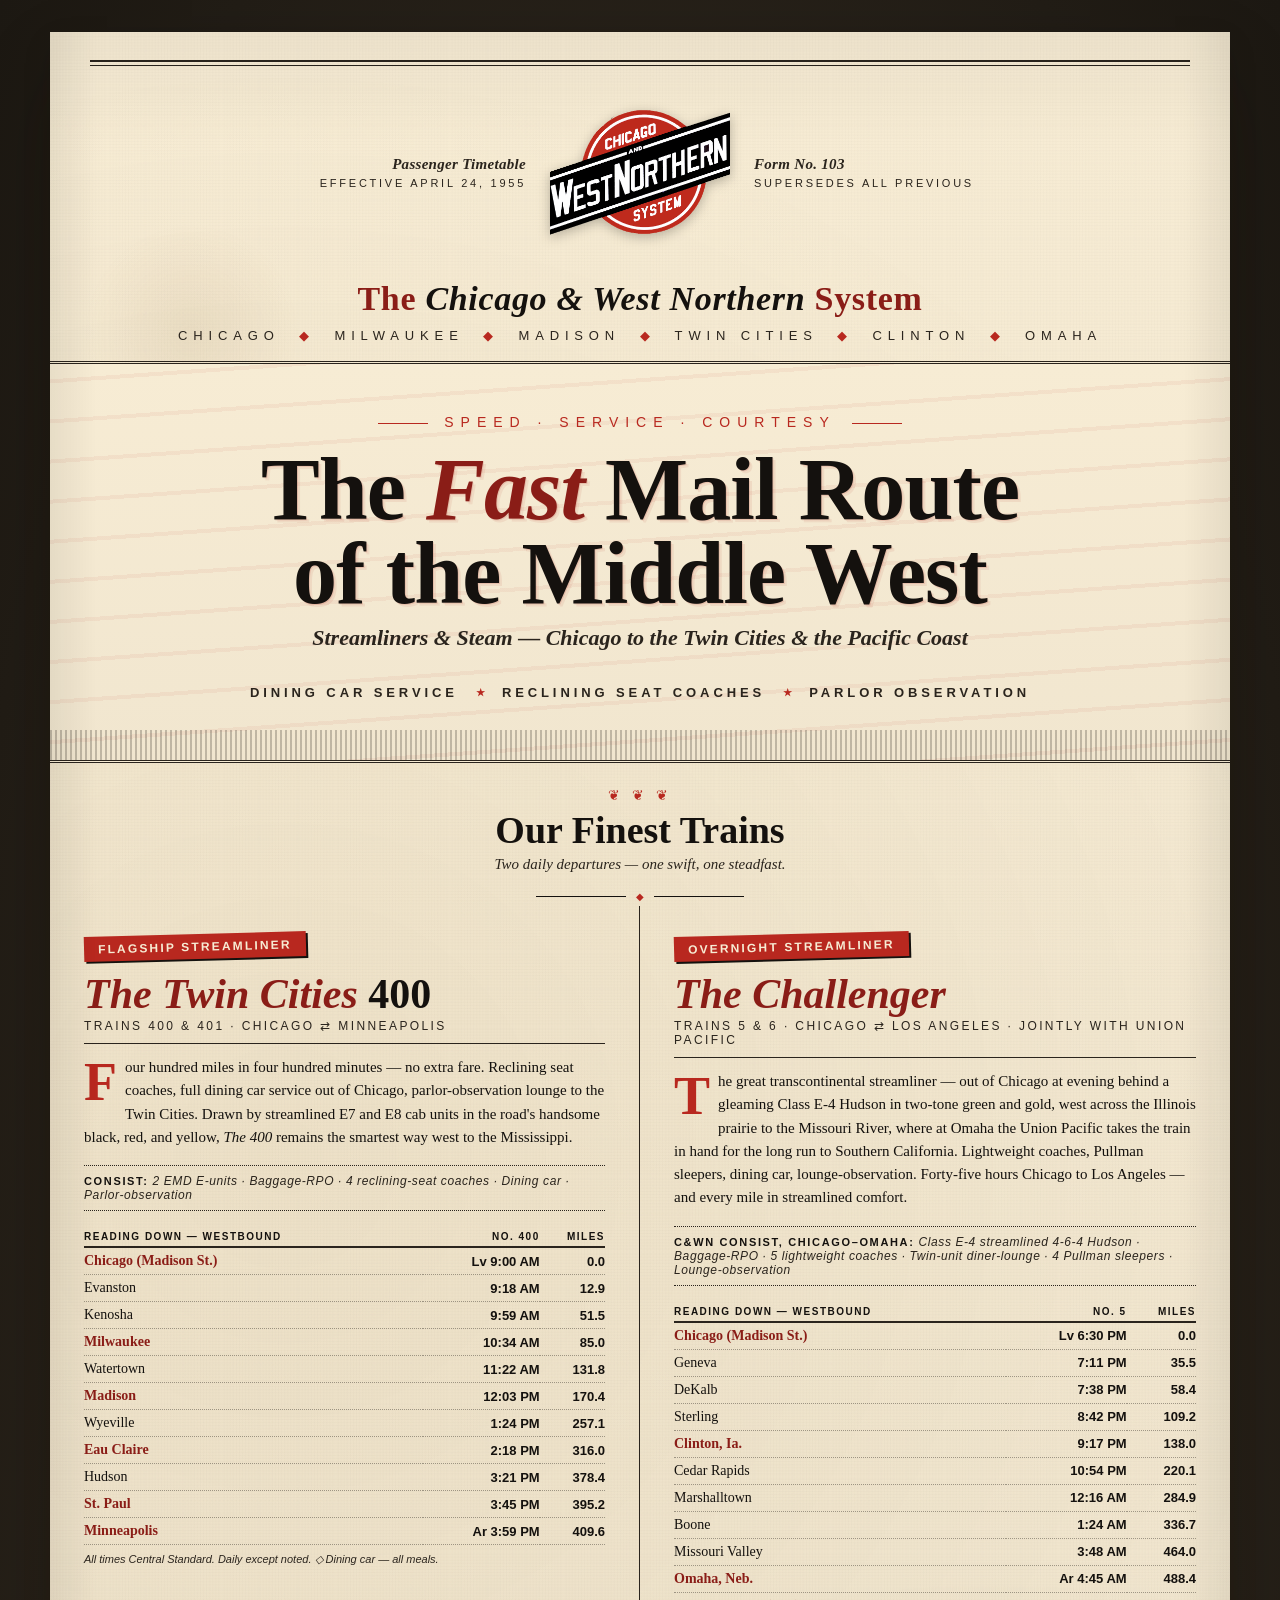
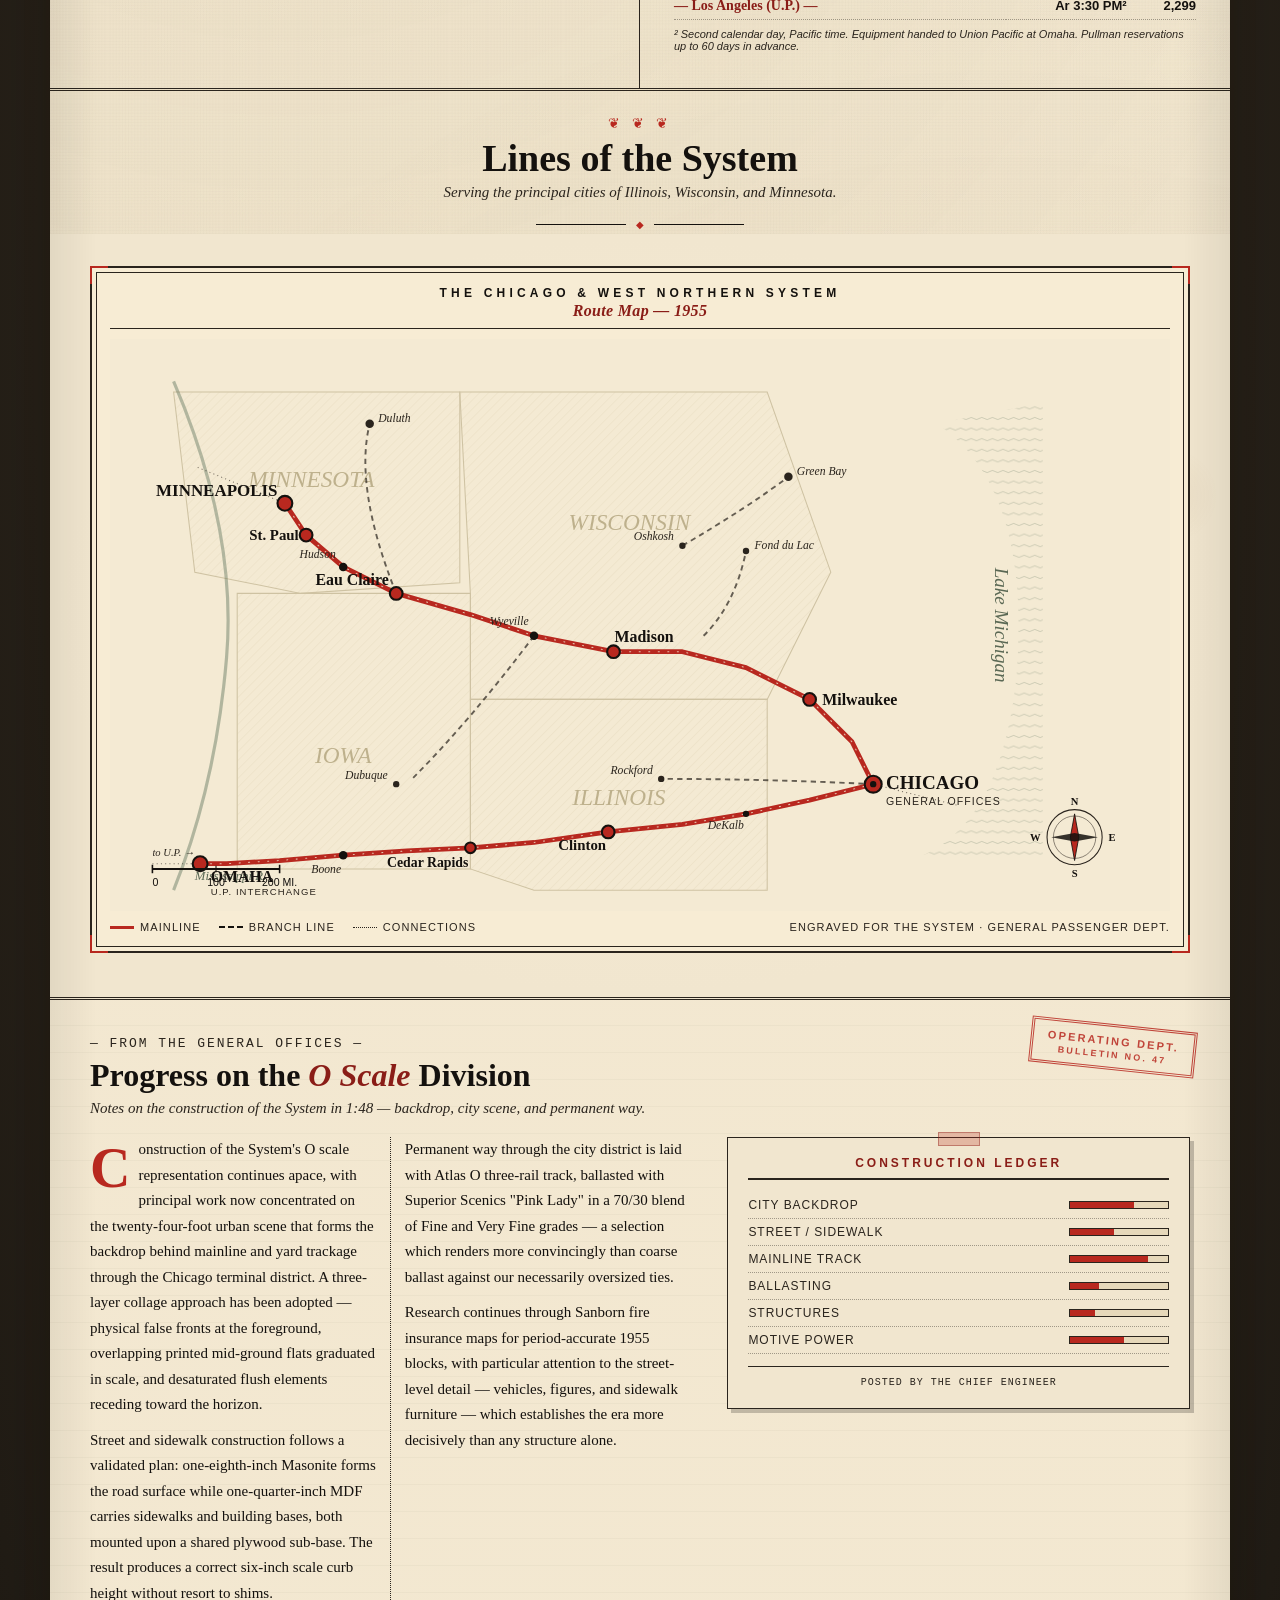
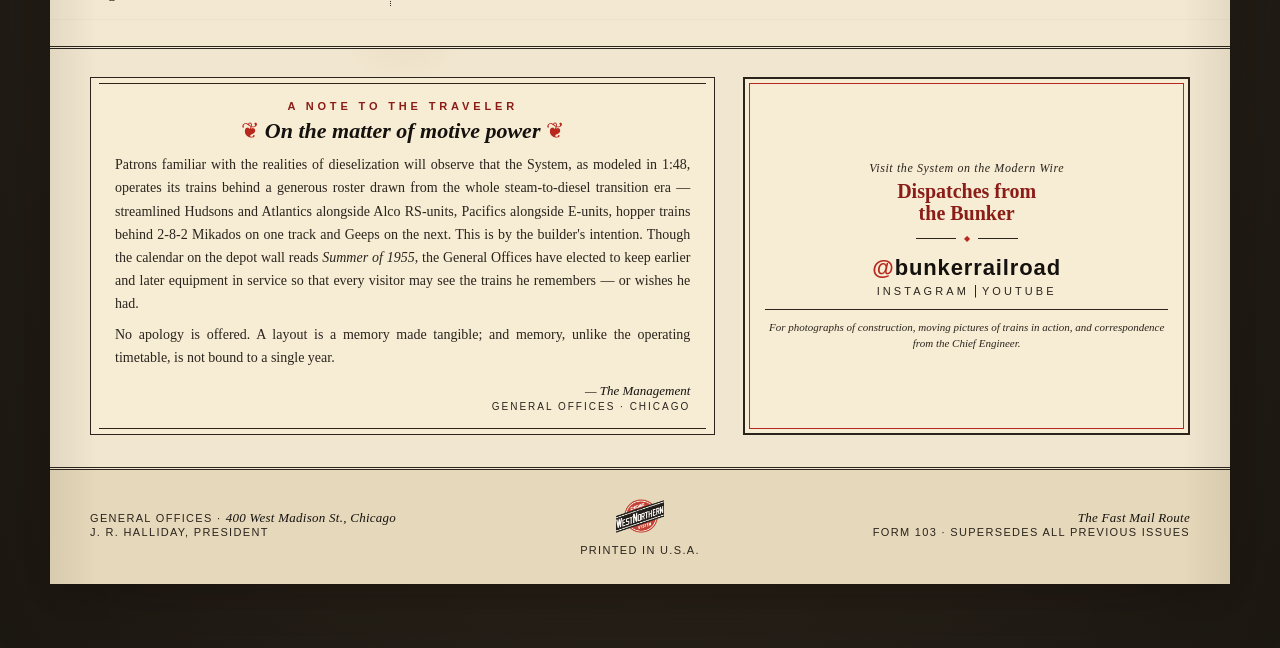
==== Index.html @ b85c46fd "Add files via upload" ====
<!DOCTYPE html>
<!-- saved from url=(0048)file:///C:/Users/raifo/Downloads/cwn_home_3.html -->
<html lang="en"><head><meta http-equiv="Content-Type" content="text/html; charset=UTF-8">

<meta name="viewport" content="width=device-width, initial-scale=1.0">
<title>Chicago &amp; West Northern System — Passenger Timetable, April 1955</title>
<!-- Favicons -->
<link rel="icon" type="image/png" sizes="16x16" href="file:///C:/favicon-16x16.png">
<link rel="icon" type="image/png" sizes="32x32" href="file:///C:/favicon-32x32.png">
<link rel="icon" type="image/png" sizes="48x48" href="file:///C:/favicon-48x48.png">
<link rel="icon" type="image/png" sizes="96x96" href="file:///C:/favicon-96x96.png">
<link rel="shortcut icon" href="file:///C:/favicon.ico">
<link rel="apple-touch-icon" sizes="180x180" href="file:///C:/apple-touch-icon.png">
<link rel="mask-icon" href="file:///C:/safari-pinned-tab.svg" color="#8a1d17">
<link rel="manifest" href="file:///C:/site.webmanifest">
<meta name="msapplication-config" content="/browserconfig.xml">
<meta name="msapplication-TileColor" content="#8a1d17">
<meta name="theme-color" content="#8a1d17">
<link rel="preconnect" href="https://fonts.googleapis.com/">
<link rel="preconnect" href="https://fonts.gstatic.com/" crossorigin="">
<link href="./Index_files/css2" rel="stylesheet">
<style>
:root{
  --ink:#14110e;
  --ink-soft:#2a241d;
  --paper:#f1e6cf;
  --paper-bright:#f7ecd4;
  --paper-deep:#e6d8ba;
  --rule:#2a241d;
  --cwn-red:#b8281f;
  --cwn-red-deep:#8a1d17;
  --aged-gold:#8a6a2a;
  --shadow:rgba(20,14,8,0.35);
}
*{box-sizing:border-box;margin:0;padding:0}
html,body{background:#2a241d;color:var(--ink);font-family:'Roboto Condensed',sans-serif;-webkit-font-smoothing:antialiased}

/* ---------- paper / brochure frame ---------- */
body{
  padding:32px 16px 64px;
  background:
    radial-gradient(ellipse at center,#3a3024 0%,#1c1812 100%);
  min-height:100vh;
}
.brochure{
  max-width:1180px;
  margin:0 auto;
  background:var(--paper);
  color:var(--ink);
  position:relative;
  box-shadow:
    0 2px 0 rgba(255,255,255,0.05) inset,
    0 30px 80px -20px var(--shadow),
    0 10px 30px -10px var(--shadow);
  /* paper grain */
  background-image:
    radial-gradient(circle at 20% 30%, rgba(138,106,42,0.06) 0%, transparent 40%),
    radial-gradient(circle at 80% 70%, rgba(138,106,42,0.05) 0%, transparent 40%),
    repeating-linear-gradient(90deg, rgba(42,36,29,0.015) 0 1px, transparent 1px 3px),
    repeating-linear-gradient(0deg, rgba(42,36,29,0.015) 0 1px, transparent 1px 3px),
    linear-gradient(180deg,var(--paper-bright) 0%,var(--paper) 40%,var(--paper-deep) 100%);
}
/* foxing / age spots */
.brochure::before{
  content:"";position:absolute;inset:0;pointer-events:none;
  background:
    radial-gradient(circle at 12% 8%, rgba(120,80,30,0.08) 0, transparent 3%),
    radial-gradient(circle at 88% 18%, rgba(120,80,30,0.06) 0, transparent 2%),
    radial-gradient(circle at 70% 92%, rgba(120,80,30,0.07) 0, transparent 3%),
    radial-gradient(circle at 30% 85%, rgba(120,80,30,0.05) 0, transparent 2%),
    radial-gradient(circle at 95% 55%, rgba(120,80,30,0.05) 0, transparent 2%);
  mix-blend-mode:multiply;
}
/* subtle corner shadow as if folded */
.brochure::after{
  content:"";position:absolute;inset:0;pointer-events:none;
  background:
    linear-gradient(90deg, rgba(0,0,0,0.06) 0, transparent 4%, transparent 96%, rgba(0,0,0,0.06) 100%),
    linear-gradient(180deg, rgba(0,0,0,0.04) 0, transparent 3%);
}

/* ---------- masthead ---------- */
.masthead{
  padding:28px 40px 18px;
  border-bottom:3px double var(--rule);
  text-align:center;
  position:relative;
}
.masthead .rule-top{
  height:6px;
  border-top:2px solid var(--rule);
  border-bottom:1px solid var(--rule);
  margin-bottom:16px;
}
.masthead-grid{
  display:grid;
  grid-template-columns:1fr auto 1fr;
  align-items:center;
  gap:24px;
}
.masthead .left,.masthead .right{
  font-family:'Playfair Display',serif;
  font-style:italic;
  font-weight:700;
  font-size:15px;
  color:var(--ink-soft);
  letter-spacing:0.02em;
}
.masthead .left{text-align:right}
.masthead .right{text-align:left}
.masthead .left small,.masthead .right small{
  display:block;
  font-family:'Roboto Condensed',sans-serif;
  font-style:normal;
  font-weight:400;
  font-size:11px;
  letter-spacing:0.25em;
  text-transform:uppercase;
  color:var(--ink-soft);
  margin-top:4px;
}
.herald{
  width:180px;height:180px;
  display:flex;align-items:center;justify-content:center;
  filter:drop-shadow(0 3px 6px rgba(0,0,0,0.25));
}
.herald img{width:100%;height:100%;object-fit:contain}

.masthead h1{
  font-family:'Playfair Display',serif;
  font-weight:900;
  font-size:clamp(22px,3.5vw,34px);
  letter-spacing:0.02em;
  margin-top:18px;
  color:var(--cwn-red-deep);
}
.masthead h1 em{font-style:italic;color:var(--ink)}
.masthead .subtitle{
  font-family:'Oswald',sans-serif;
  font-weight:500;
  font-size:13px;
  letter-spacing:0.45em;
  text-transform:uppercase;
  margin-top:10px;
  color:var(--ink-soft);
}
.masthead .subtitle .dot{color:var(--cwn-red);margin:0 10px}

/* ---------- hero speed panel ---------- */
.hero{
  position:relative;
  padding:50px 40px 60px;
  background:
    linear-gradient(180deg, var(--paper-bright) 0%, var(--paper) 100%);
  border-bottom:3px double var(--rule);
  overflow:hidden;
}
.hero::before{
  /* speed lines */
  content:"";position:absolute;inset:0;
  background-image:repeating-linear-gradient(
    -4deg,
    transparent 0 18px,
    rgba(184,40,31,0.06) 18px 22px,
    transparent 22px 40px
  );
  pointer-events:none;
}
.hero::after{
  /* engraved horizon */
  content:"";position:absolute;left:0;right:0;bottom:0;height:30px;
  background:repeating-linear-gradient(90deg,var(--rule) 0 2px,transparent 2px 5px);
  opacity:0.25;
}
.hero-inner{position:relative;z-index:2;text-align:center}
.hero .kicker{
  font-family:'Oswald',sans-serif;
  font-weight:500;
  font-size:14px;
  letter-spacing:0.5em;
  text-transform:uppercase;
  color:var(--cwn-red);
}
.hero .kicker::before,.hero .kicker::after{
  content:"";display:inline-block;width:50px;height:1px;background:var(--cwn-red);vertical-align:middle;margin:0 16px;
}
.hero h2{
  font-family:'Playfair Display',serif;
  font-weight:900;
  font-size:clamp(42px,8vw,88px);
  line-height:0.95;
  letter-spacing:-0.01em;
  margin:18px 0 10px;
  color:var(--ink);
  text-shadow:
    1px 1px 0 rgba(184,40,31,0.15),
    3px 3px 0 rgba(184,40,31,0.08);
}
.hero h2 .accent{color:var(--cwn-red-deep);font-style:italic}
.hero .tagline{
  font-family:'Playfair Display',serif;
  font-style:italic;
  font-size:clamp(16px,2vw,22px);
  font-weight:700;
  margin-top:8px;
  color:var(--ink-soft);
}
.hero .lockup{
  display:flex;justify-content:center;gap:36px;
  margin-top:34px;
  font-family:'Oswald',sans-serif;
  font-weight:600;
  font-size:13px;
  letter-spacing:0.3em;
  text-transform:uppercase;
  color:var(--ink-soft);
}
.hero .lockup span{position:relative;padding:0 4px}
.hero .lockup span+span::before{
  content:"★";color:var(--cwn-red);position:absolute;left:-22px;top:2px;font-size:10px;
}

/* ---------- section headings ---------- */
.section-head{
  text-align:center;
  padding:24px 40px 0;
}
.section-head .ornament{
  font-family:'Playfair Display',serif;
  color:var(--cwn-red);
  font-size:14px;
  letter-spacing:0.3em;
}
.section-head h3{
  font-family:'Playfair Display',serif;
  font-weight:900;
  font-size:clamp(26px,3.4vw,38px);
  margin:4px 0 4px;
  color:var(--ink);
}
.section-head .dek{
  font-family:'Playfair Display',serif;
  font-style:italic;
  font-size:15px;
  color:var(--ink-soft);
  margin-bottom:18px;
}
.section-head .rule{
  display:flex;align-items:center;justify-content:center;gap:10px;
  margin-bottom:4px;
}
.section-head .rule .line{height:1px;background:var(--ink);width:90px}
.section-head .rule .diamond{color:var(--cwn-red);font-size:10px}

/* ---------- named trains grid ---------- */
.trains{
  display:grid;grid-template-columns:1fr 1fr;gap:0;
  border-bottom:3px double var(--rule);
}
.train{
  padding:28px 34px 36px;
  position:relative;
}
.train.left{border-right:1px solid var(--rule)}
.train .plate{
  display:inline-block;
  background:var(--cwn-red);
  color:var(--paper-bright);
  font-family:'Oswald',sans-serif;
  font-weight:700;
  padding:6px 14px 5px;
  letter-spacing:0.18em;
  text-transform:uppercase;
  font-size:12px;
  transform:rotate(-1.5deg);
  box-shadow:2px 2px 0 var(--ink);
  margin-bottom:14px;
}
.train h4{
  font-family:'Playfair Display',serif;
  font-weight:900;
  font-style:italic;
  font-size:42px;
  line-height:1;
  color:var(--cwn-red-deep);
  margin-bottom:4px;
}
.train h4 .num{font-style:normal;color:var(--ink)}
.train .route{
  font-family:'Oswald',sans-serif;
  font-weight:500;
  letter-spacing:0.2em;
  text-transform:uppercase;
  font-size:12px;
  color:var(--ink-soft);
  margin-bottom:12px;
  padding-bottom:10px;
  border-bottom:1px solid var(--rule);
}
.train .pitch{
  font-family:'Playfair Display',serif;
  font-size:15px;
  line-height:1.55;
  margin-bottom:16px;
}
.train .pitch .drop{
  float:left;
  font-family:'Playfair Display',serif;
  font-weight:900;
  font-size:54px;
  line-height:0.85;
  padding:4px 8px 0 0;
  color:var(--cwn-red);
}
.train .consist{
  font-family:'Roboto Condensed',sans-serif;
  font-size:12px;
  letter-spacing:0.05em;
  color:var(--ink-soft);
  font-style:italic;
  border-top:1px dotted var(--rule);
  border-bottom:1px dotted var(--rule);
  padding:8px 0;
  margin-bottom:16px;
}
.train .consist b{font-family:'Oswald',sans-serif;font-style:normal;letter-spacing:0.15em;text-transform:uppercase;font-size:11px;color:var(--ink)}

/* mini timetable */
.tt{
  width:100%;
  border-collapse:collapse;
  font-family:'Roboto Condensed',sans-serif;
  font-size:13px;
}
.tt thead th{
  font-family:'Oswald',sans-serif;
  font-weight:600;
  letter-spacing:0.15em;
  text-transform:uppercase;
  font-size:10px;
  padding:4px 0;
  border-bottom:2px solid var(--rule);
  text-align:left;
  color:var(--ink);
}
.tt thead th.num{text-align:right}
.tt tbody td{
  padding:5px 0;
  border-bottom:1px dotted rgba(42,36,29,0.4);
  font-variant-numeric:tabular-nums;
}
.tt tbody td.num{text-align:right;font-weight:700}
.tt tbody td.city{font-family:'Playfair Display',serif;font-size:14px}
.tt tbody tr.major td{font-weight:700}
.tt tbody tr.major td.city{color:var(--cwn-red-deep)}
.tt tfoot td{
  padding-top:8px;
  font-size:11px;
  font-style:italic;
  color:var(--ink-soft);
}

/* ---------- map panel ---------- */
.map-section{
  padding:32px 40px 44px;
  border-bottom:3px double var(--rule);
  background:
    radial-gradient(ellipse at center, var(--paper-bright) 0%, var(--paper) 70%);
}
.map-frame{
  border:2px solid var(--rule);
  padding:18px;
  position:relative;
  background:var(--paper-bright);
  box-shadow:inset 0 0 0 4px var(--paper-bright),inset 0 0 0 5px var(--rule);
}
.map-frame .corner{
  position:absolute;width:18px;height:18px;border:2px solid var(--cwn-red);
}
.map-frame .corner.tl{top:-2px;left:-2px;border-right:none;border-bottom:none}
.map-frame .corner.tr{top:-2px;right:-2px;border-left:none;border-bottom:none}
.map-frame .corner.bl{bottom:-2px;left:-2px;border-right:none;border-top:none}
.map-frame .corner.br{bottom:-2px;right:-2px;border-left:none;border-top:none}
.map-cap{
  font-family:'Oswald',sans-serif;
  font-weight:700;
  letter-spacing:0.35em;
  text-transform:uppercase;
  text-align:center;
  font-size:12px;
  color:var(--ink);
  margin-bottom:10px;
  padding-bottom:8px;
  border-bottom:1px solid var(--rule);
}
.map-cap em{font-family:'Playfair Display',serif;font-weight:700;font-style:italic;letter-spacing:0.02em;text-transform:none;color:var(--cwn-red-deep);font-size:16px;display:block;margin-top:2px}
svg.sysmap{display:block;width:100%;height:auto;background:#f4ead3}
.legend{
  display:flex;justify-content:space-between;align-items:center;
  margin-top:10px;
  font-family:'Roboto Condensed',sans-serif;
  font-size:11px;
  letter-spacing:0.1em;
  text-transform:uppercase;
  color:var(--ink-soft);
}
.legend .swatches{display:flex;gap:18px}
.legend .sw{display:flex;align-items:center;gap:6px}
.legend .sw i{display:inline-block;width:24px;height:0}
.legend .sw i.mainline{border-top:3px solid var(--cwn-red)}
.legend .sw i.branch{border-top:2px dashed var(--ink)}
.legend .sw i.connect{border-top:1px dotted var(--ink-soft)}

/* ---------- from the general offices (modeling) ---------- */
.bulletin{
  padding:36px 40px 40px;
  background:
    repeating-linear-gradient(0deg, rgba(42,36,29,0.02) 0 26px, rgba(42,36,29,0.05) 26px 27px),
    var(--paper-bright);
  border-bottom:3px double var(--rule);
  position:relative;
}
.bulletin .stamp{
  position:absolute;top:24px;right:34px;
  border:3px double var(--cwn-red);
  color:var(--cwn-red);
  padding:8px 14px 6px;
  font-family:'Oswald',sans-serif;
  font-weight:700;
  letter-spacing:0.2em;
  text-transform:uppercase;
  font-size:11px;
  transform:rotate(6deg);
  opacity:0.85;
  text-align:center;
  line-height:1.2;
}
.bulletin .stamp small{display:block;font-size:9px;letter-spacing:0.25em;margin-top:2px}
.bulletin-head{
  font-family:'Special Elite',monospace;
  letter-spacing:0.15em;
  text-transform:uppercase;
  font-size:13px;
  color:var(--ink-soft);
  margin-bottom:6px;
}
.bulletin h3{
  font-family:'Playfair Display',serif;
  font-weight:900;
  font-size:32px;
  color:var(--ink);
  margin-bottom:6px;
  max-width:760px;
}
.bulletin h3 em{color:var(--cwn-red-deep)}
.bulletin .bulletin-dek{
  font-family:'Playfair Display',serif;
  font-style:italic;
  font-size:15px;
  color:var(--ink-soft);
  margin-bottom:20px;
  max-width:760px;
}
.bulletin-grid{
  display:grid;grid-template-columns:1.3fr 1fr;gap:36px;
  align-items:start;
}
.bulletin-body{
  font-family:'Playfair Display',serif;
  font-size:15px;
  line-height:1.7;
  columns:2;
  column-gap:28px;
  column-rule:1px dotted var(--rule);
}
.bulletin-body p{margin-bottom:10px;break-inside:avoid}
.bulletin-body p:first-child::first-letter{
  font-family:'Playfair Display',serif;
  font-weight:900;
  font-size:56px;
  line-height:0.9;
  float:left;
  padding:6px 8px 0 0;
  color:var(--cwn-red);
}
.progress-card{
  border:1px solid var(--rule);
  background:var(--paper);
  padding:18px 20px 20px;
  font-family:'Roboto Condensed',sans-serif;
  position:relative;
  box-shadow:4px 4px 0 rgba(42,36,29,0.25);
}
.progress-card::before{
  content:"";position:absolute;top:-6px;left:50%;transform:translateX(-50%);
  width:40px;height:12px;
  background:rgba(184,40,31,0.25);
  border:1px solid rgba(138,29,23,0.4);
  /* tape */
}
.progress-card h5{
  font-family:'Oswald',sans-serif;
  font-weight:700;
  letter-spacing:0.25em;
  text-transform:uppercase;
  font-size:12px;
  text-align:center;
  padding-bottom:8px;
  margin-bottom:12px;
  border-bottom:2px solid var(--rule);
  color:var(--cwn-red-deep);
}
.progress-card .row{
  display:grid;grid-template-columns:1fr auto;gap:10px;
  font-size:12px;
  padding:6px 0;
  border-bottom:1px dotted rgba(42,36,29,0.4);
  align-items:center;
}
.progress-card .row:last-child{border-bottom:none}
.progress-card .row .label{text-transform:uppercase;letter-spacing:0.08em;color:var(--ink-soft)}
.progress-card .row .bar{
  width:100px;height:8px;background:var(--paper-deep);border:1px solid var(--rule);position:relative;
}
.progress-card .row .bar span{
  position:absolute;top:0;left:0;bottom:0;background:var(--cwn-red);
}
.progress-card .row .pct{font-weight:700;font-family:'Oswald',sans-serif}
.progress-card .footer-note{
  margin-top:12px;padding-top:10px;border-top:1px solid var(--rule);
  font-family:'Special Elite',monospace;
  font-size:10px;letter-spacing:0.1em;text-transform:uppercase;
  color:var(--ink-soft);text-align:center;
}

/* ---------- colophon ---------- */

/* ---------- notice panel (era-blending disclosure + social) ---------- */
.notice{
  padding:28px 40px 32px;
  background:var(--paper);
  border-bottom:3px double var(--rule);
  display:grid;
  grid-template-columns:1.4fr 1fr;
  gap:28px;
  align-items:stretch;
}
.notice-body{
  border:1px solid var(--rule);
  padding:22px 24px;
  background:var(--paper-bright);
  position:relative;
}
.notice-body::before,.notice-body::after{
  content:"";position:absolute;left:8px;right:8px;height:1px;background:var(--rule);
}
.notice-body::before{top:5px}
.notice-body::after{bottom:5px}
.notice-kicker{
  font-family:'Oswald',sans-serif;
  font-weight:700;
  letter-spacing:0.35em;
  text-transform:uppercase;
  font-size:11px;
  color:var(--cwn-red-deep);
  text-align:center;
  margin-bottom:6px;
}
.notice-head{
  font-family:'Playfair Display',serif;
  font-weight:900;
  font-style:italic;
  font-size:22px;
  text-align:center;
  color:var(--ink);
  margin-bottom:10px;
  line-height:1.15;
}
.notice-head::before,.notice-head::after{content:" ❦ ";color:var(--cwn-red);font-style:normal;font-weight:400}
.notice-text{
  font-family:'Playfair Display',serif;
  font-size:14px;
  line-height:1.65;
  text-align:justify;
  color:var(--ink-soft);
}
.notice-text p+p{margin-top:8px}
.notice-sign{
  margin-top:14px;
  text-align:right;
  font-family:'Playfair Display',serif;
  font-style:italic;
  font-size:13px;
  color:var(--ink);
}
.notice-sign small{
  display:block;
  font-family:'Roboto Condensed',sans-serif;
  font-style:normal;
  font-size:10px;
  letter-spacing:0.2em;
  text-transform:uppercase;
  color:var(--ink-soft);
  margin-top:2px;
}

/* Social imprint styled like a publisher's card */
.imprint{
  border:2px solid var(--rule);
  background:var(--paper-bright);
  padding:22px 20px;
  text-align:center;
  position:relative;
  display:flex;
  flex-direction:column;
  justify-content:center;
  box-shadow:inset 0 0 0 4px var(--paper-bright),inset 0 0 0 5px var(--cwn-red);
}
.imprint .imprint-top{
  font-family:'Playfair Display',serif;
  font-style:italic;
  font-size:12px;
  color:var(--ink-soft);
  letter-spacing:0.05em;
  margin-bottom:4px;
}
.imprint .imprint-title{
  font-family:'Playfair Display',serif;
  font-weight:900;
  font-size:20px;
  color:var(--cwn-red-deep);
  line-height:1.1;
  margin-bottom:10px;
}
.imprint .imprint-rule{
  display:flex;align-items:center;justify-content:center;gap:8px;margin-bottom:12px;
}
.imprint .imprint-rule .l{height:1px;background:var(--rule);width:40px}
.imprint .imprint-rule .d{color:var(--cwn-red);font-size:8px}
.imprint .handle{
  font-family:'Oswald',sans-serif;
  font-weight:700;
  font-size:22px;
  letter-spacing:0.04em;
  color:var(--ink);
  margin-bottom:4px;
}
.imprint .handle .at{color:var(--cwn-red)}
.imprint .channels{
  font-family:'Roboto Condensed',sans-serif;
  font-size:11px;
  letter-spacing:0.28em;
  text-transform:uppercase;
  color:var(--ink-soft);
}
.imprint .channels a{
  padding:0 6px;
  color:var(--ink-soft);
  text-decoration:none;
  border-bottom:1px solid transparent;
  transition:color 180ms ease, border-color 180ms ease;
}
.imprint .channels a:hover,
.imprint .channels a:focus{
  color:var(--cwn-red-deep);
  border-bottom:2px solid var(--cwn-red);
  outline:none;
}
.imprint .channels a+a{border-left:1px solid var(--rule)}
.imprint .imprint-foot{
  margin-top:12px;
  padding-top:10px;
  border-top:1px solid var(--rule);
  font-family:'Playfair Display',serif;
  font-style:italic;
  font-size:11px;
  color:var(--ink-soft);
  line-height:1.4;
}

/* ---------- colophon ---------- */
.colophon{
  padding:22px 40px 28px;
  display:grid;grid-template-columns:1fr auto 1fr;gap:20px;
  align-items:center;
  font-family:'Roboto Condensed',sans-serif;
  font-size:11px;
  letter-spacing:0.12em;
  text-transform:uppercase;
  color:var(--ink-soft);
  background:var(--paper-deep);
}
.colophon .l{text-align:left}
.colophon .c{text-align:center}
.colophon .r{text-align:right}
.colophon .c .mini{
  width:48px;height:48px;margin:0 auto 4px;
}
.colophon .c .mini img{width:100%;height:100%;object-fit:contain;opacity:0.85}
.colophon em{font-family:'Playfair Display',serif;font-style:italic;text-transform:none;letter-spacing:0.02em;font-size:13px;color:var(--ink)}

/* ---------- small ---------- */
@media (max-width:820px){
  .masthead-grid{grid-template-columns:1fr;gap:10px}
  .masthead .left,.masthead .right{text-align:center}
  .herald{margin:0 auto}
  .trains{grid-template-columns:1fr}
  .train.left{border-right:none;border-bottom:1px solid var(--rule)}
  .bulletin-grid{grid-template-columns:1fr}
  .bulletin-body{columns:1}
  .colophon{grid-template-columns:1fr;text-align:center}
  .colophon .l,.colophon .r{text-align:center}
  .notice{grid-template-columns:1fr}
}

/* tiny entrance */
.brochure{animation:rise 700ms ease-out}
@keyframes rise{from{opacity:0;transform:translateY(14px)}to{opacity:1;transform:none}}
</style>
</head>
<body>
<main class="brochure" role="main">

  <!-- ===== MASTHEAD ===== -->
  <header class="masthead">
    <div class="rule-top"></div>
    <div class="masthead-grid">
      <div class="left">
        Passenger Timetable
        <small>Effective April 24, 1955</small>
      </div>
      <div class="herald" aria-label="Chicago &amp; West Northern System herald">
        <img src="[data-uri]" alt="Chicago &amp; West Northern System herald">
      </div>
      <div class="right">
        Form No. 103
        <small>Supersedes all previous</small>
      </div>
    </div>
    <h1>The <em>Chicago &amp; West Northern</em> System</h1>
    <div class="subtitle">Chicago <span class="dot">◆</span> Milwaukee <span class="dot">◆</span> Madison <span class="dot">◆</span> Twin Cities <span class="dot">◆</span> Clinton <span class="dot">◆</span> Omaha</div>
  </header>

  <!-- ===== HERO ===== -->
  <section class="hero">
    <div class="hero-inner">
      <div class="kicker">Speed · Service · Courtesy</div>
      <h2>The <span class="accent">Fast</span> Mail Route<br>of the Middle West</h2>
      <div class="tagline">Streamliners &amp; Steam — Chicago to the Twin Cities &amp; the Pacific Coast</div>
      <div class="lockup">
        <span>Dining Car Service</span>
        <span>Reclining Seat Coaches</span>
        <span>Parlor Observation</span>
      </div>
    </div>
  </section>

  <!-- ===== NAMED TRAINS ===== -->
  <div class="section-head">
    <div class="ornament">❦ ❦ ❦</div>
    <h3>Our Finest Trains</h3>
    <p class="dek">Two daily departures — one swift, one steadfast.</p>
    <div class="rule"><span class="line"></span><span class="diamond">◆</span><span class="line"></span></div>
  </div>

  <section class="trains">

    <!-- THE 400 -->
    <article class="train left">
      <span class="plate">Flagship Streamliner</span>
      <h4>The <em>Twin Cities</em> <span class="num">400</span></h4>
      <div class="route">Trains 400 &amp; 401 · Chicago ⇄ Minneapolis</div>
      <p class="pitch"><span class="drop">F</span>our hundred miles in four hundred minutes — no extra fare. Reclining seat coaches, full dining car service out of Chicago, parlor-observation lounge to the Twin Cities. Drawn by streamlined E7 and E8 cab units in the road's handsome black, red, and yellow, <em>The 400</em> remains the smartest way west to the Mississippi.</p>
      <div class="consist"><b>Consist:</b> 2 EMD E-units · Baggage-RPO · 4 reclining-seat coaches · Dining car · Parlor-observation</div>

      <table class="tt">
        <thead>
          <tr><th>Reading down — Westbound</th><th class="num">No. 400</th><th class="num">Miles</th></tr>
        </thead>
        <tbody>
          <tr class="major"><td class="city">Chicago (Madison St.)</td><td class="num">Lv 9:00 AM</td><td class="num">0.0</td></tr>
          <tr><td class="city">Evanston</td><td class="num">9:18 AM</td><td class="num">12.9</td></tr>
          <tr><td class="city">Kenosha</td><td class="num">9:59 AM</td><td class="num">51.5</td></tr>
          <tr class="major"><td class="city">Milwaukee</td><td class="num">10:34 AM</td><td class="num">85.0</td></tr>
          <tr><td class="city">Watertown</td><td class="num">11:22 AM</td><td class="num">131.8</td></tr>
          <tr class="major"><td class="city">Madison</td><td class="num">12:03 PM</td><td class="num">170.4</td></tr>
          <tr><td class="city">Wyeville</td><td class="num">1:24 PM</td><td class="num">257.1</td></tr>
          <tr class="major"><td class="city">Eau Claire</td><td class="num">2:18 PM</td><td class="num">316.0</td></tr>
          <tr><td class="city">Hudson</td><td class="num">3:21 PM</td><td class="num">378.4</td></tr>
          <tr class="major"><td class="city">St. Paul</td><td class="num">3:45 PM</td><td class="num">395.2</td></tr>
          <tr class="major"><td class="city">Minneapolis</td><td class="num">Ar 3:59 PM</td><td class="num">409.6</td></tr>
        </tbody>
        <tfoot><tr><td colspan="3">All times Central Standard. Daily except noted. ◇ Dining car — all meals.</td></tr></tfoot>
      </table>
    </article>

    <!-- THE CHALLENGER -->
    <article class="train">
      <span class="plate">Overnight Streamliner</span>
      <h4>The <em>Challenger</em></h4>
      <div class="route">Trains 5 &amp; 6 · Chicago ⇄ Los Angeles · Jointly with Union Pacific</div>
      <p class="pitch"><span class="drop">T</span>he great transcontinental streamliner — out of Chicago at evening behind a gleaming Class E-4 Hudson in two-tone green and gold, west across the Illinois prairie to the Missouri River, where at Omaha the Union Pacific takes the train in hand for the long run to Southern California. Lightweight coaches, Pullman sleepers, dining car, lounge-observation. Forty-five hours Chicago to Los Angeles — and every mile in streamlined comfort.</p>
      <div class="consist"><b>C&amp;WN Consist, Chicago–Omaha:</b> Class E-4 streamlined 4-6-4 Hudson · Baggage-RPO · 5 lightweight coaches · Twin-unit diner-lounge · 4 Pullman sleepers · Lounge-observation</div>

      <table class="tt">
        <thead>
          <tr><th>Reading down — Westbound</th><th class="num">No. 5</th><th class="num">Miles</th></tr>
        </thead>
        <tbody>
          <tr class="major"><td class="city">Chicago (Madison St.)</td><td class="num">Lv 6:30 PM</td><td class="num">0.0</td></tr>
          <tr><td class="city">Geneva</td><td class="num">7:11 PM</td><td class="num">35.5</td></tr>
          <tr><td class="city">DeKalb</td><td class="num">7:38 PM</td><td class="num">58.4</td></tr>
          <tr><td class="city">Sterling</td><td class="num">8:42 PM</td><td class="num">109.2</td></tr>
          <tr class="major"><td class="city">Clinton, Ia.</td><td class="num">9:17 PM</td><td class="num">138.0</td></tr>
          <tr><td class="city">Cedar Rapids</td><td class="num">10:54 PM</td><td class="num">220.1</td></tr>
          <tr><td class="city">Marshalltown</td><td class="num">12:16 AM</td><td class="num">284.9</td></tr>
          <tr><td class="city">Boone</td><td class="num">1:24 AM</td><td class="num">336.7</td></tr>
          <tr><td class="city">Missouri Valley</td><td class="num">3:48 AM</td><td class="num">464.0</td></tr>
          <tr class="major"><td class="city">Omaha, Neb.</td><td class="num">Ar 4:45 AM</td><td class="num">488.4</td></tr>
          <tr class="major"><td class="city">— Los Angeles (U.P.) —</td><td class="num">Ar 3:30 PM²</td><td class="num">2,299</td></tr>
        </tbody>
        <tfoot><tr><td colspan="3">² Second calendar day, Pacific time. Equipment handed to Union Pacific at Omaha. Pullman reservations up to 60 days in advance.</td></tr></tfoot>
      </table>
    </article>

  </section>

  <!-- ===== MAP ===== -->
  <div class="section-head">
    <div class="ornament">❦ ❦ ❦</div>
    <h3>Lines of the System</h3>
    <p class="dek">Serving the principal cities of Illinois, Wisconsin, and Minnesota.</p>
    <div class="rule"><span class="line"></span><span class="diamond">◆</span><span class="line"></span></div>
  </div>

  <section class="map-section">
    <div class="map-frame">
      <span class="corner tl"></span><span class="corner tr"></span>
      <span class="corner bl"></span><span class="corner br"></span>
      <div class="map-cap">The Chicago &amp; West Northern System
        <em>Route Map — 1955</em>
      </div>

      <svg class="sysmap" viewBox="0 0 1000 540" xmlns="http://www.w3.org/2000/svg" role="img" aria-label="C&amp;WN system map">
        <!-- stylized background (state silhouettes, abstract) -->
        <defs>
          <pattern id="hatch" patternUnits="userSpaceOnUse" width="6" height="6" patternTransform="rotate(45)">
            <line x1="0" y1="0" x2="0" y2="6" stroke="#d6c8a5" stroke-width="1"></line>
          </pattern>
          <pattern id="water" patternUnits="userSpaceOnUse" width="10" height="10">
            <path d="M0 5 Q2.5 3 5 5 T10 5" stroke="#7a8a74" stroke-width="0.6" fill="none" opacity="0.5"></path>
          </pattern>
        </defs>

        <!-- water / Lake Michigan shape -->
        <path d="M780 80 Q870 140 855 320 Q840 460 760 490 L880 490 L880 60 Z" fill="url(#water)"></path>
        <text x="835" y="270" font-family="Playfair Display, serif" font-style="italic" font-size="18" fill="#5a6854" text-anchor="middle" transform="rotate(90 835 270)">Lake Michigan</text>

        <!-- Mississippi river -->
        <path d="M60 40 Q120 180 110 300 Q100 420 60 520" stroke="#7a8a74" stroke-width="3" fill="none" opacity="0.55"></path>
        <text x="80" y="510" font-family="Playfair Display, serif" font-style="italic" font-size="12" fill="#5a6854">Mississippi R.</text>

        <!-- state outlines (abstract) -->
        <g stroke="#8a7a4a" stroke-width="1" fill="url(#hatch)" opacity="0.35">
          <!-- Minnesota area -->
          <path d="M60 50 L330 50 L330 230 L180 240 L80 220 Z"></path>
          <!-- Wisconsin area -->
          <path d="M330 50 L620 50 L680 220 L620 340 L340 340 L340 240 Z"></path>
          <!-- Illinois area -->
          <path d="M340 340 L620 340 L620 520 L400 520 L340 500 Z"></path>
          <!-- Iowa area -->
          <path d="M120 240 L340 240 L340 500 L120 500 Z"></path>
        </g>

        <!-- State labels -->
        <g font-family="Playfair Display, serif" font-style="italic" font-size="22" fill="#8a7a4a" opacity="0.5">
          <text x="190" y="140" text-anchor="middle">MINNESOTA</text>
          <text x="490" y="180" text-anchor="middle">WISCONSIN</text>
          <text x="480" y="440" text-anchor="middle">ILLINOIS</text>
          <text x="220" y="400" text-anchor="middle">IOWA</text>
        </g>

        <!-- Branch lines (dashed) -->
        <g stroke="#2a241d" stroke-width="1.8" fill="none" stroke-dasharray="5 4" opacity="0.7">
          <!-- Green Bay branch -->
          <path d="M540 195 Q600 160 640 130"></path>
          <!-- Duluth branch from Eau Claire -->
          <path d="M270 240 Q230 140 245 80"></path>
          <!-- Fond du Lac / Oshkosh branch -->
          <path d="M560 280 Q590 250 600 200"></path>
          <!-- Rockford branch from Chicago -->
          <path d="M720 420 Q620 415 520 415"></path>
          <!-- Dubuque branch from mainline -->
          <path d="M400 280 Q340 360 285 415"></path>
        </g>

        <!-- Mainline: Chicago -> Milwaukee -> Madison -> Eau Claire -> Twin Cities -->
        <path d="M720 420 L700 380 L660 340 L600 310 L540 295 L475 295 L400 280 L340 260 L270 240 L220 215 L185 185 L165 155" stroke="#b8281f" stroke-width="4.5" fill="none" stroke-linecap="round" stroke-linejoin="round"></path>
        <!-- mainline highlight -->
        <path d="M720 420 L700 380 L660 340 L600 310 L540 295 L475 295 L400 280 L340 260 L270 240 L220 215 L185 185 L165 155" stroke="#f1e6cf" stroke-width="1" fill="none" stroke-linecap="round" stroke-linejoin="round" stroke-dasharray="1 8" opacity="0.8"></path>

        <!-- Overland Route Mainline: Chicago -> DeKalb -> Clinton -> Cedar Rapids -> Boone -> Missouri Valley -> Omaha -->
        <path d="M720 420 L660 435 L600 448 L540 458 L470 465 L400 475 L340 480 L280 483 L220 487 L160 492 L110 495 L85 495" stroke="#b8281f" stroke-width="4.5" fill="none" stroke-linecap="round" stroke-linejoin="round"></path>
        <path d="M720 420 L660 435 L600 448 L540 458 L470 465 L400 475 L340 480 L280 483 L220 487 L160 492 L110 495 L85 495" stroke="#f1e6cf" stroke-width="1" fill="none" stroke-linecap="round" stroke-linejoin="round" stroke-dasharray="1 8" opacity="0.8"></path>

        <!-- Connecting lines (dotted) to neighboring roads -->
        <g stroke="#2a241d" stroke-width="1" fill="none" stroke-dasharray="1 3" opacity="0.6">
          <path d="M720 420 L800 440"></path>
          <path d="M165 155 L80 120"></path>
          <path d="M85 495 L40 495"></path>
        </g>
        <text x="40" y="488" font-family="Playfair Display, serif" font-style="italic" font-size="10" fill="#2a241d">to U.P. →</text>

        <!-- City dots -->
        <g>
          <!-- Chicago -->
          <circle cx="720" cy="420" r="8" fill="#b8281f" stroke="#14110e" stroke-width="2"></circle>
          <circle cx="720" cy="420" r="3" fill="#14110e"></circle>
          <text x="732" y="425" font-family="Playfair Display, serif" font-weight="900" font-size="18" fill="#14110e">CHICAGO</text>
          <text x="732" y="440" font-family="Oswald, sans-serif" font-size="10" fill="#2a241d" letter-spacing="1">GENERAL OFFICES</text>

          <!-- Milwaukee -->
          <circle cx="660" cy="340" r="6" fill="#b8281f" stroke="#14110e" stroke-width="2"></circle>
          <text x="672" y="345" font-family="Playfair Display, serif" font-weight="700" font-size="15" fill="#14110e">Milwaukee</text>

          <!-- Madison -->
          <circle cx="475" cy="295" r="6" fill="#b8281f" stroke="#14110e" stroke-width="2"></circle>
          <text x="476" y="286" font-family="Playfair Display, serif" font-weight="700" font-size="15" fill="#14110e">Madison</text>

          <!-- Wyeville -->
          <circle cx="400" cy="280" r="4" fill="#14110e"></circle>
          <text x="395" y="270" font-family="Playfair Display, serif" font-size="11" font-style="italic" fill="#2a241d" text-anchor="end">Wyeville</text>

          <!-- Eau Claire -->
          <circle cx="270" cy="240" r="6" fill="#b8281f" stroke="#14110e" stroke-width="2"></circle>
          <text x="263" y="232" font-family="Playfair Display, serif" font-weight="700" font-size="15" fill="#14110e" text-anchor="end">Eau Claire</text>

          <!-- Hudson -->
          <circle cx="220" cy="215" r="4" fill="#14110e"></circle>
          <text x="213" y="207" font-family="Playfair Display, serif" font-size="11" font-style="italic" fill="#2a241d" text-anchor="end">Hudson</text>

          <!-- St. Paul -->
          <circle cx="185" cy="185" r="6" fill="#b8281f" stroke="#14110e" stroke-width="2"></circle>
          <text x="178" y="190" font-family="Playfair Display, serif" font-weight="700" font-size="14" fill="#14110e" text-anchor="end">St. Paul</text>

          <!-- Minneapolis -->
          <circle cx="165" cy="155" r="7" fill="#b8281f" stroke="#14110e" stroke-width="2"></circle>
          <text x="158" y="148" font-family="Playfair Display, serif" font-weight="900" font-size="16" fill="#14110e" text-anchor="end">MINNEAPOLIS</text>

          <!-- Secondary cities on branches -->
          <circle cx="640" cy="130" r="4" fill="#2a241d"></circle>
          <text x="648" y="128" font-family="Playfair Display, serif" font-style="italic" font-size="11" fill="#2a241d">Green Bay</text>

          <circle cx="600" cy="200" r="3" fill="#2a241d"></circle>
          <text x="608" y="198" font-family="Playfair Display, serif" font-style="italic" font-size="11" fill="#2a241d">Fond du Lac</text>

          <circle cx="540" cy="195" r="3" fill="#2a241d"></circle>
          <text x="532" y="190" font-family="Playfair Display, serif" font-style="italic" font-size="11" fill="#2a241d" text-anchor="end">Oshkosh</text>

          <circle cx="245" cy="80" r="4" fill="#2a241d"></circle>
          <text x="253" y="78" font-family="Playfair Display, serif" font-style="italic" font-size="11" fill="#2a241d">Duluth</text>

          <circle cx="520" cy="415" r="3" fill="#2a241d"></circle>
          <text x="512" y="410" font-family="Playfair Display, serif" font-style="italic" font-size="11" fill="#2a241d" text-anchor="end">Rockford</text>

          <circle cx="270" cy="420" r="3" fill="#2a241d"></circle>
          <text x="262" y="415" font-family="Playfair Display, serif" font-style="italic" font-size="11" fill="#2a241d" text-anchor="end">Dubuque</text>

          <!-- Overland Route cities: DeKalb · Clinton · Cedar Rapids · Boone · Omaha -->
          <circle cx="600" cy="448" r="3" fill="#14110e"></circle>
          <text x="598" y="462" font-family="Playfair Display, serif" font-style="italic" font-size="11" fill="#2a241d" text-anchor="end">DeKalb</text>

          <circle cx="470" cy="465" r="6" fill="#b8281f" stroke="#14110e" stroke-width="2"></circle>
          <text x="468" y="482" font-family="Playfair Display, serif" font-weight="700" font-size="14" fill="#14110e" text-anchor="end">Clinton</text>

          <circle cx="340" cy="480" r="5" fill="#b8281f" stroke="#14110e" stroke-width="2"></circle>
          <text x="338" y="498" font-family="Playfair Display, serif" font-weight="700" font-size="13" fill="#14110e" text-anchor="end">Cedar Rapids</text>

          <circle cx="220" cy="487" r="4" fill="#14110e"></circle>
          <text x="218" y="504" font-family="Playfair Display, serif" font-style="italic" font-size="11" fill="#2a241d" text-anchor="end">Boone</text>

          <circle cx="85" cy="495" r="7" fill="#b8281f" stroke="#14110e" stroke-width="2"></circle>
          <text x="95" y="512" font-family="Playfair Display, serif" font-weight="900" font-size="15" fill="#14110e">OMAHA</text>
          <text x="95" y="525" font-family="Oswald, sans-serif" font-size="9" fill="#2a241d" letter-spacing="1">U.P. INTERCHANGE</text>
        </g>

        <!-- Compass rose -->
        <g transform="translate(910 470)">
          <circle r="26" fill="none" stroke="#2a241d" stroke-width="1"></circle>
          <circle r="20" fill="none" stroke="#2a241d" stroke-width="0.5"></circle>
          <path d="M0 -22 L4 0 L0 22 L-4 0 Z" fill="#b8281f" stroke="#14110e" stroke-width="0.8"></path>
          <path d="M-22 0 L0 4 L22 0 L0 -4 Z" fill="#14110e" opacity="0.85"></path>
          <text x="0" y="-30" font-family="Playfair Display, serif" font-weight="900" font-size="10" fill="#14110e" text-anchor="middle">N</text>
          <text x="0" y="38" font-family="Playfair Display, serif" font-weight="900" font-size="10" fill="#14110e" text-anchor="middle">S</text>
          <text x="32" y="4" font-family="Playfair Display, serif" font-weight="900" font-size="10" fill="#14110e">E</text>
          <text x="-32" y="4" font-family="Playfair Display, serif" font-weight="900" font-size="10" fill="#14110e" text-anchor="end">W</text>
        </g>

        <!-- Scale bar -->
        <g transform="translate(40 500)">
          <line x1="0" y1="0" x2="120" y2="0" stroke="#14110e" stroke-width="2"></line>
          <line x1="0" y1="-4" x2="0" y2="4" stroke="#14110e" stroke-width="1.5"></line>
          <line x1="60" y1="-3" x2="60" y2="3" stroke="#14110e" stroke-width="1"></line>
          <line x1="120" y1="-4" x2="120" y2="4" stroke="#14110e" stroke-width="1.5"></line>
          <text x="0" y="16" font-family="Roboto Condensed, sans-serif" font-size="10" fill="#14110e">0</text>
          <text x="60" y="16" font-family="Roboto Condensed, sans-serif" font-size="10" fill="#14110e" text-anchor="middle">100</text>
          <text x="120" y="16" font-family="Roboto Condensed, sans-serif" font-size="10" fill="#14110e" text-anchor="middle">200 MI.</text>
        </g>
      </svg>

      <div class="legend">
        <div class="swatches">
          <span class="sw"><i class="mainline"></i>Mainline</span>
          <span class="sw"><i class="branch"></i>Branch Line</span>
          <span class="sw"><i class="connect"></i>Connections</span>
        </div>
        <div>Engraved for the System · General Passenger Dept.</div>
      </div>
    </div>
  </section>

  <!-- ===== BULLETIN / MODELING ===== -->
  <section class="bulletin">
    <div class="stamp">Operating Dept.<small>Bulletin No. 47</small></div>
    <div class="bulletin-head">— From the General Offices —</div>
    <h3>Progress on the <em>O Scale</em> Division</h3>
    <p class="bulletin-dek">Notes on the construction of the System in 1:48 — backdrop, city scene, and permanent way.</p>

    <div class="bulletin-grid">
      <div class="bulletin-body">
        <p>Construction of the System's O scale representation continues apace, with principal work now concentrated on the twenty-four-foot urban scene that forms the backdrop behind mainline and yard trackage through the Chicago terminal district. A three-layer collage approach has been adopted — physical false fronts at the foreground, overlapping printed mid-ground flats graduated in scale, and desaturated flush elements receding toward the horizon.</p>
        <p>Street and sidewalk construction follows a validated plan: one-eighth-inch Masonite forms the road surface while one-quarter-inch MDF carries sidewalks and building bases, both mounted upon a shared plywood sub-base. The result produces a correct six-inch scale curb height without resort to shims.</p>
        <p>Permanent way through the city district is laid with Atlas O three-rail track, ballasted with Superior Scenics "Pink Lady" in a 70/30 blend of Fine and Very Fine grades — a selection which renders more convincingly than coarse ballast against our necessarily oversized ties.</p>
        <p>Research continues through Sanborn fire insurance maps for period-accurate 1955 blocks, with particular attention to the street-level detail — vehicles, figures, and sidewalk furniture — which establishes the era more decisively than any structure alone.</p>
      </div>

      <aside class="progress-card">
        <h5>Construction Ledger</h5>
        <div class="row">
          <span class="label">City Backdrop</span>
          <span class="bar"><span style="width:65%"></span></span>
        </div>
        <div class="row">
          <span class="label">Street / Sidewalk</span>
          <span class="bar"><span style="width:45%"></span></span>
        </div>
        <div class="row">
          <span class="label">Mainline Track</span>
          <span class="bar"><span style="width:80%"></span></span>
        </div>
        <div class="row">
          <span class="label">Ballasting</span>
          <span class="bar"><span style="width:30%"></span></span>
        </div>
        <div class="row">
          <span class="label">Structures</span>
          <span class="bar"><span style="width:25%"></span></span>
        </div>
        <div class="row">
          <span class="label">Motive Power</span>
          <span class="bar"><span style="width:55%"></span></span>
        </div>
        <div class="footer-note">Posted by the Chief Engineer</div>
      </aside>
    </div>
  </section>

  <!-- ===== NOTICE + SOCIAL IMPRINT ===== -->
  <section class="notice">
    <div class="notice-body">
      <div class="notice-kicker">A Note to the Traveler</div>
      <div class="notice-head">On the matter of motive power</div>
      <div class="notice-text">
        <p>Patrons familiar with the realities of dieselization will observe that the System, as modeled in 1:48, operates its trains behind a generous roster drawn from the whole steam-to-diesel transition era — streamlined Hudsons and Atlantics alongside Alco RS-units, Pacifics alongside E-units, hopper trains behind 2-8-2 Mikados on one track and Geeps on the next. This is by the builder's intention. Though the calendar on the depot wall reads <em>Summer of 1955</em>, the General Offices have elected to keep earlier and later equipment in service so that every visitor may see the trains he remembers — or wishes he had.</p>
        <p>No apology is offered. A layout is a memory made tangible; and memory, unlike the operating timetable, is not bound to a single year.</p>
      </div>
      <div class="notice-sign">— The Management<small>General Offices · Chicago</small></div>
    </div>

    <aside class="imprint">
      <div class="imprint-top">Visit the System on the Modern Wire</div>
      <div class="imprint-title">Dispatches from<br>the Bunker</div>
      <div class="imprint-rule"><span class="l"></span><span class="d">◆</span><span class="l"></span></div>
      <div class="handle"><span class="at">@</span>bunkerrailroad</div>
      <div class="channels"><a href="https://www.instagram.com/bunkerrailroad/" target="_blank" rel="noopener noreferrer">Instagram</a><a href="https://www.youtube.com/@bunkerrailroad" target="_blank" rel="noopener noreferrer">YouTube</a></div>
      <div class="imprint-foot">For photographs of construction, moving pictures of trains in action, and correspondence from the Chief Engineer.</div>
    </aside>
  </section>

  <!-- ===== COLOPHON ===== -->
  <footer class="colophon">
    <div class="l">
      General Offices · <em>400 West Madison St., Chicago</em><br>
      J. R. Halliday, President
    </div>
    <div class="c">
      <div class="mini"><img src="[data-uri]" alt=""></div>
      Printed in U.S.A.
    </div>
    <div class="r">
      <em>The Fast Mail Route</em><br>
      Form 103 · Supersedes all previous issues
    </div>
  </footer>

</main>


</body></html>
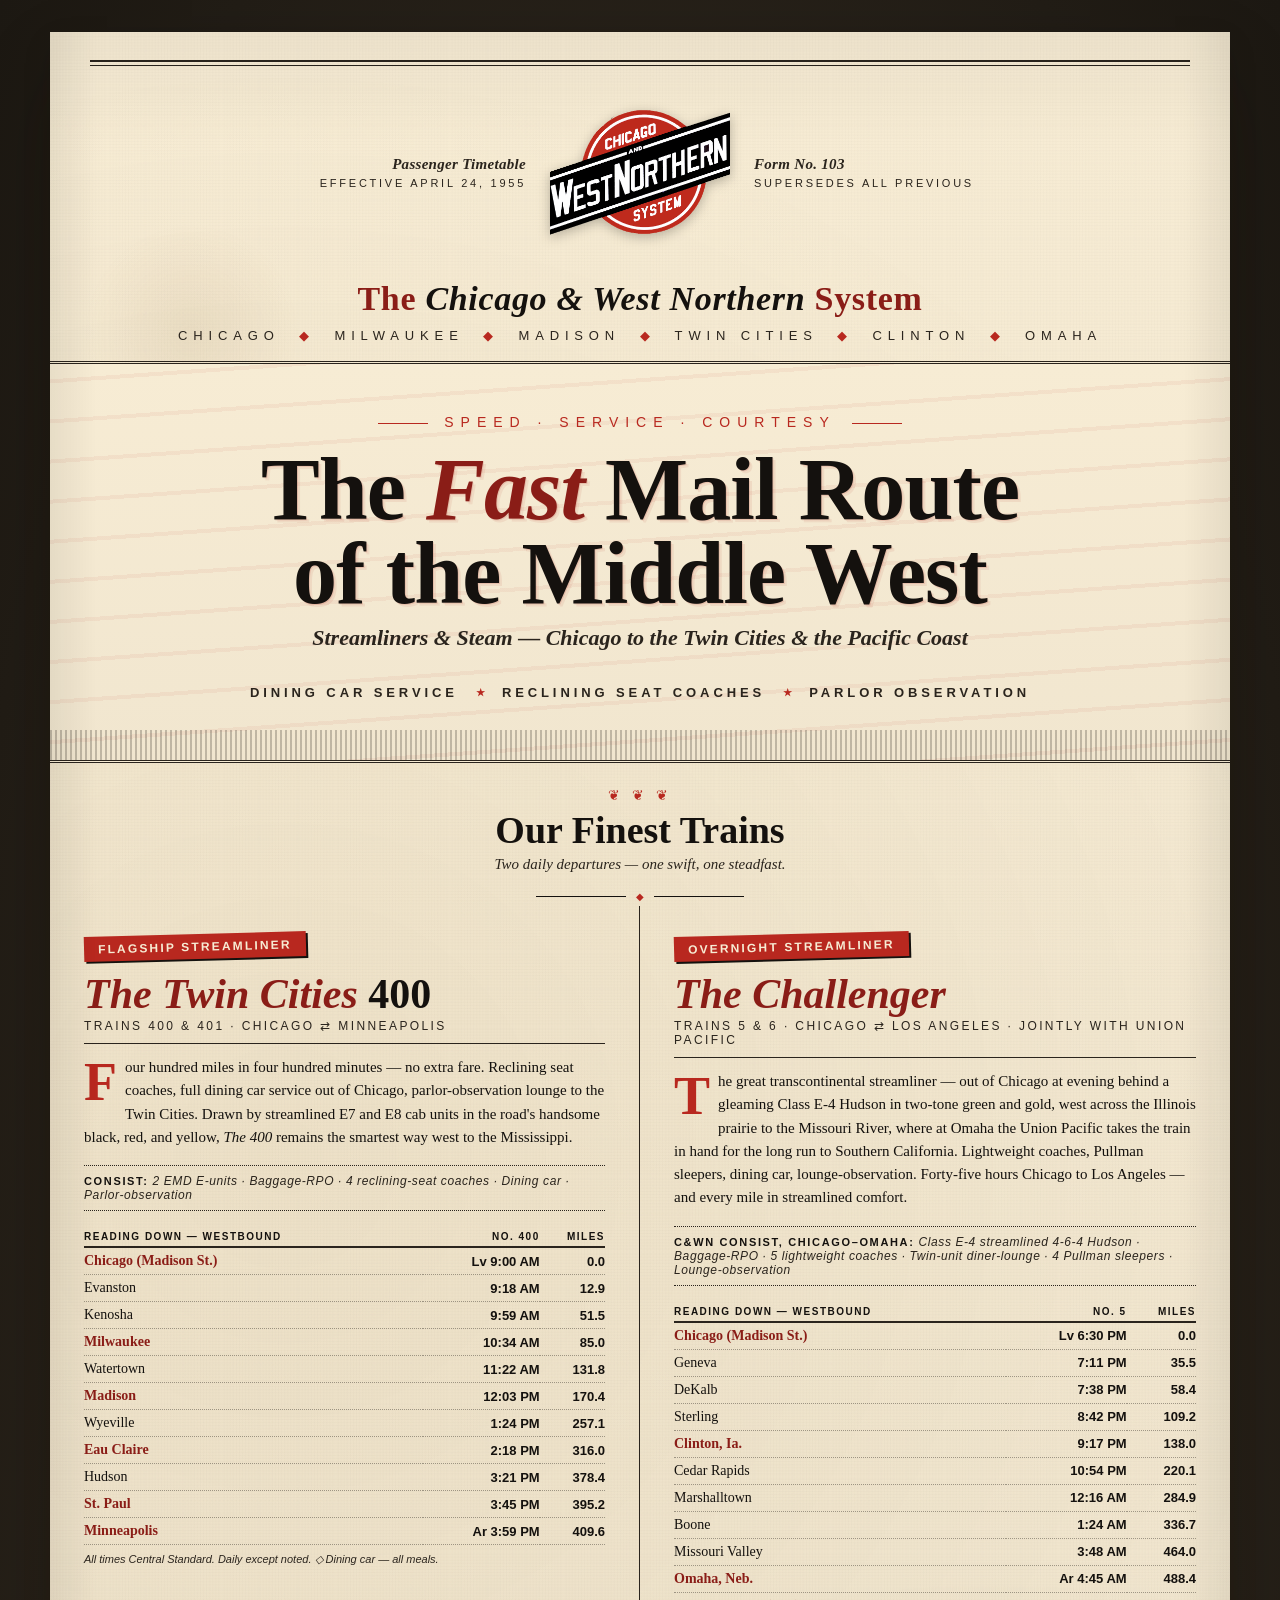
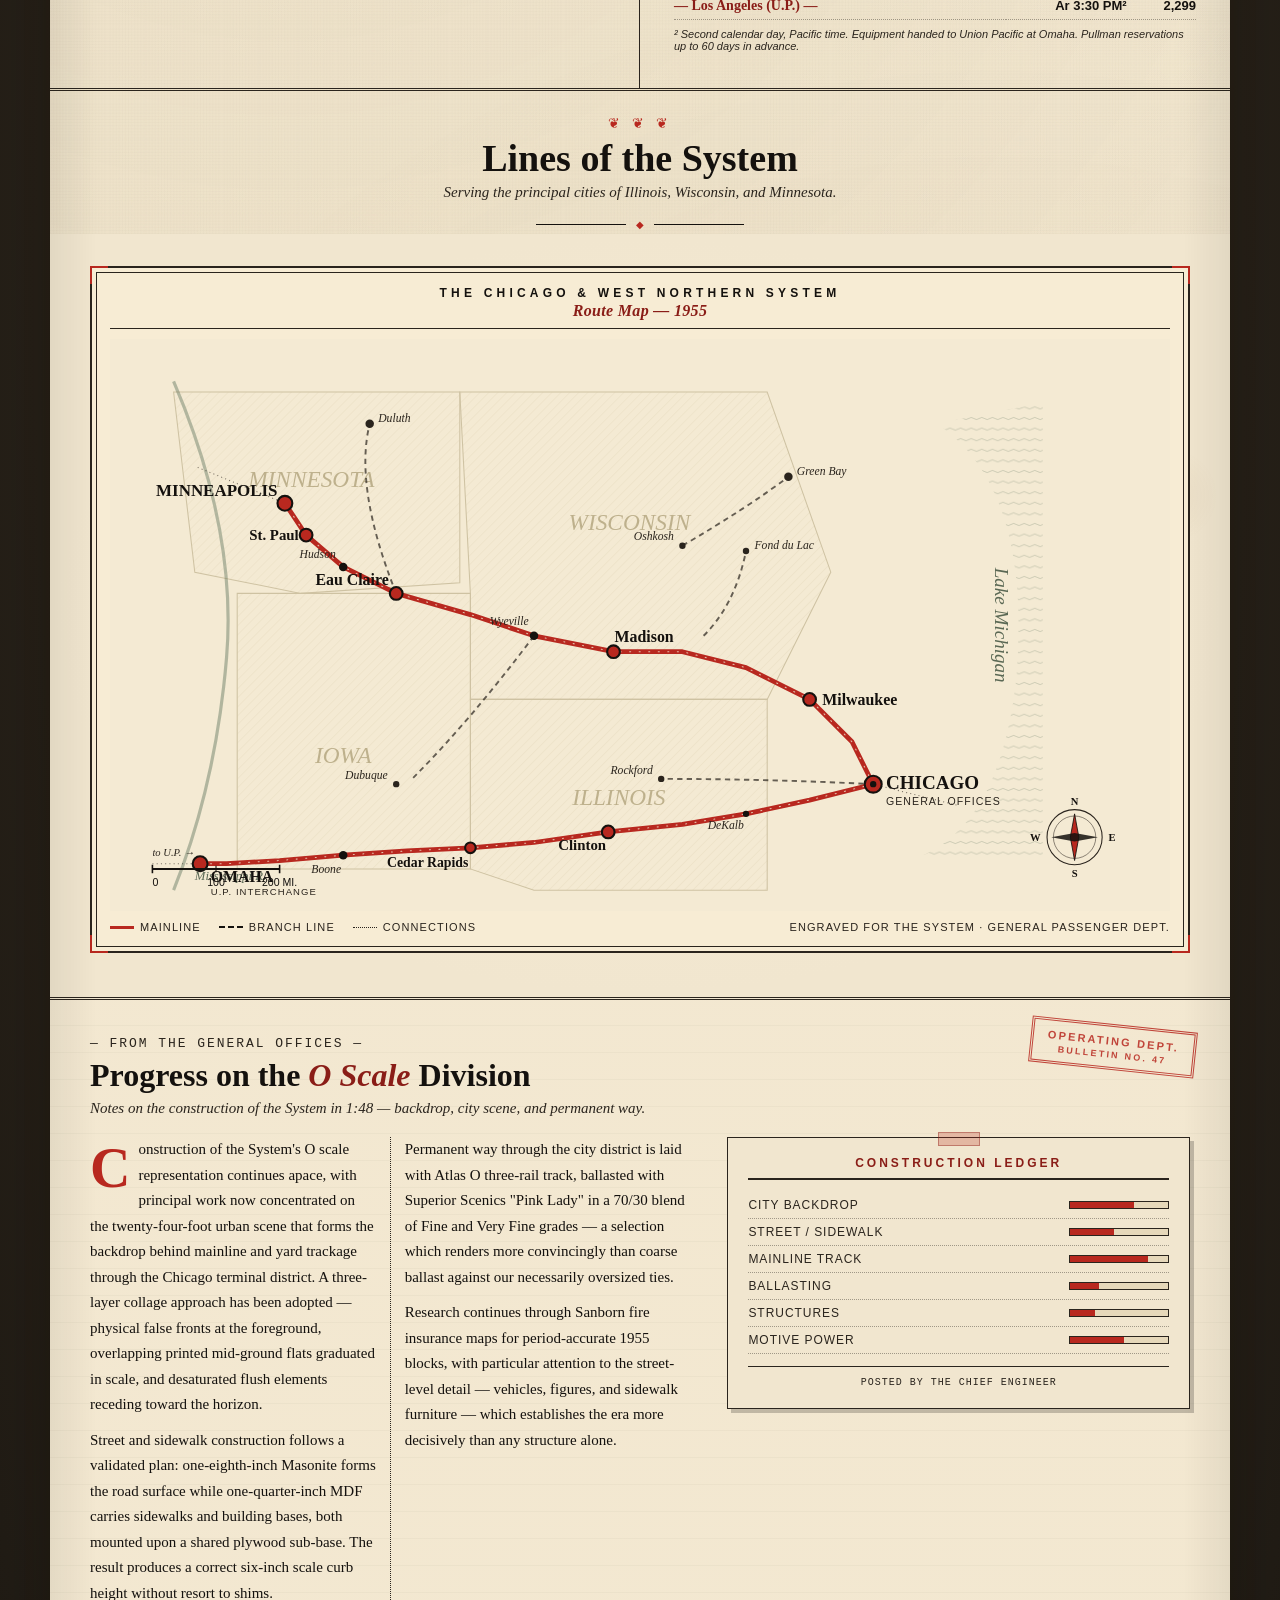
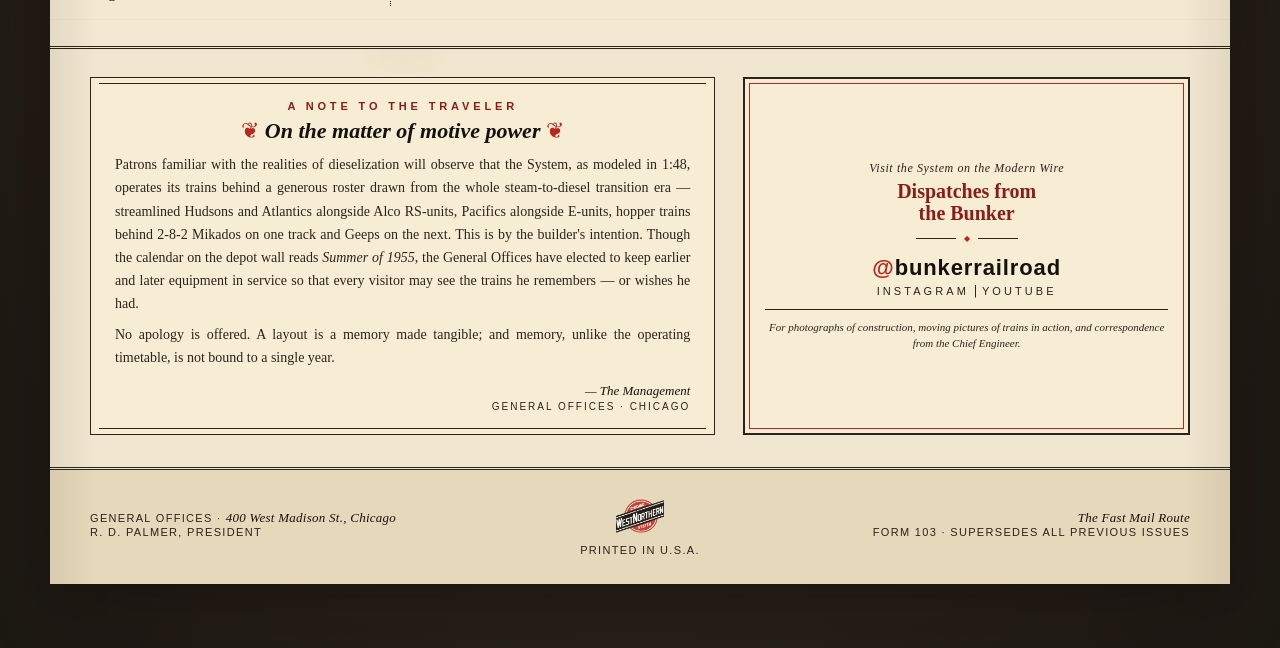
==== commit e0d22c14: "Changed President Name" ====
--- a/Index.html
+++ b/Index.html
@@ -1091,7 +1091,7 @@
   <footer class="colophon">
     <div class="l">
       General Offices · <em>400 West Madison St., Chicago</em><br>
-      J. R. Halliday, President
+      R. D. Palmer, President
     </div>
     <div class="c">
       <div class="mini"><img src="[data-uri]" alt=""></div>
@@ -1106,4 +1106,4 @@
 </main>
 
 
-</body></html>+</body></html>
